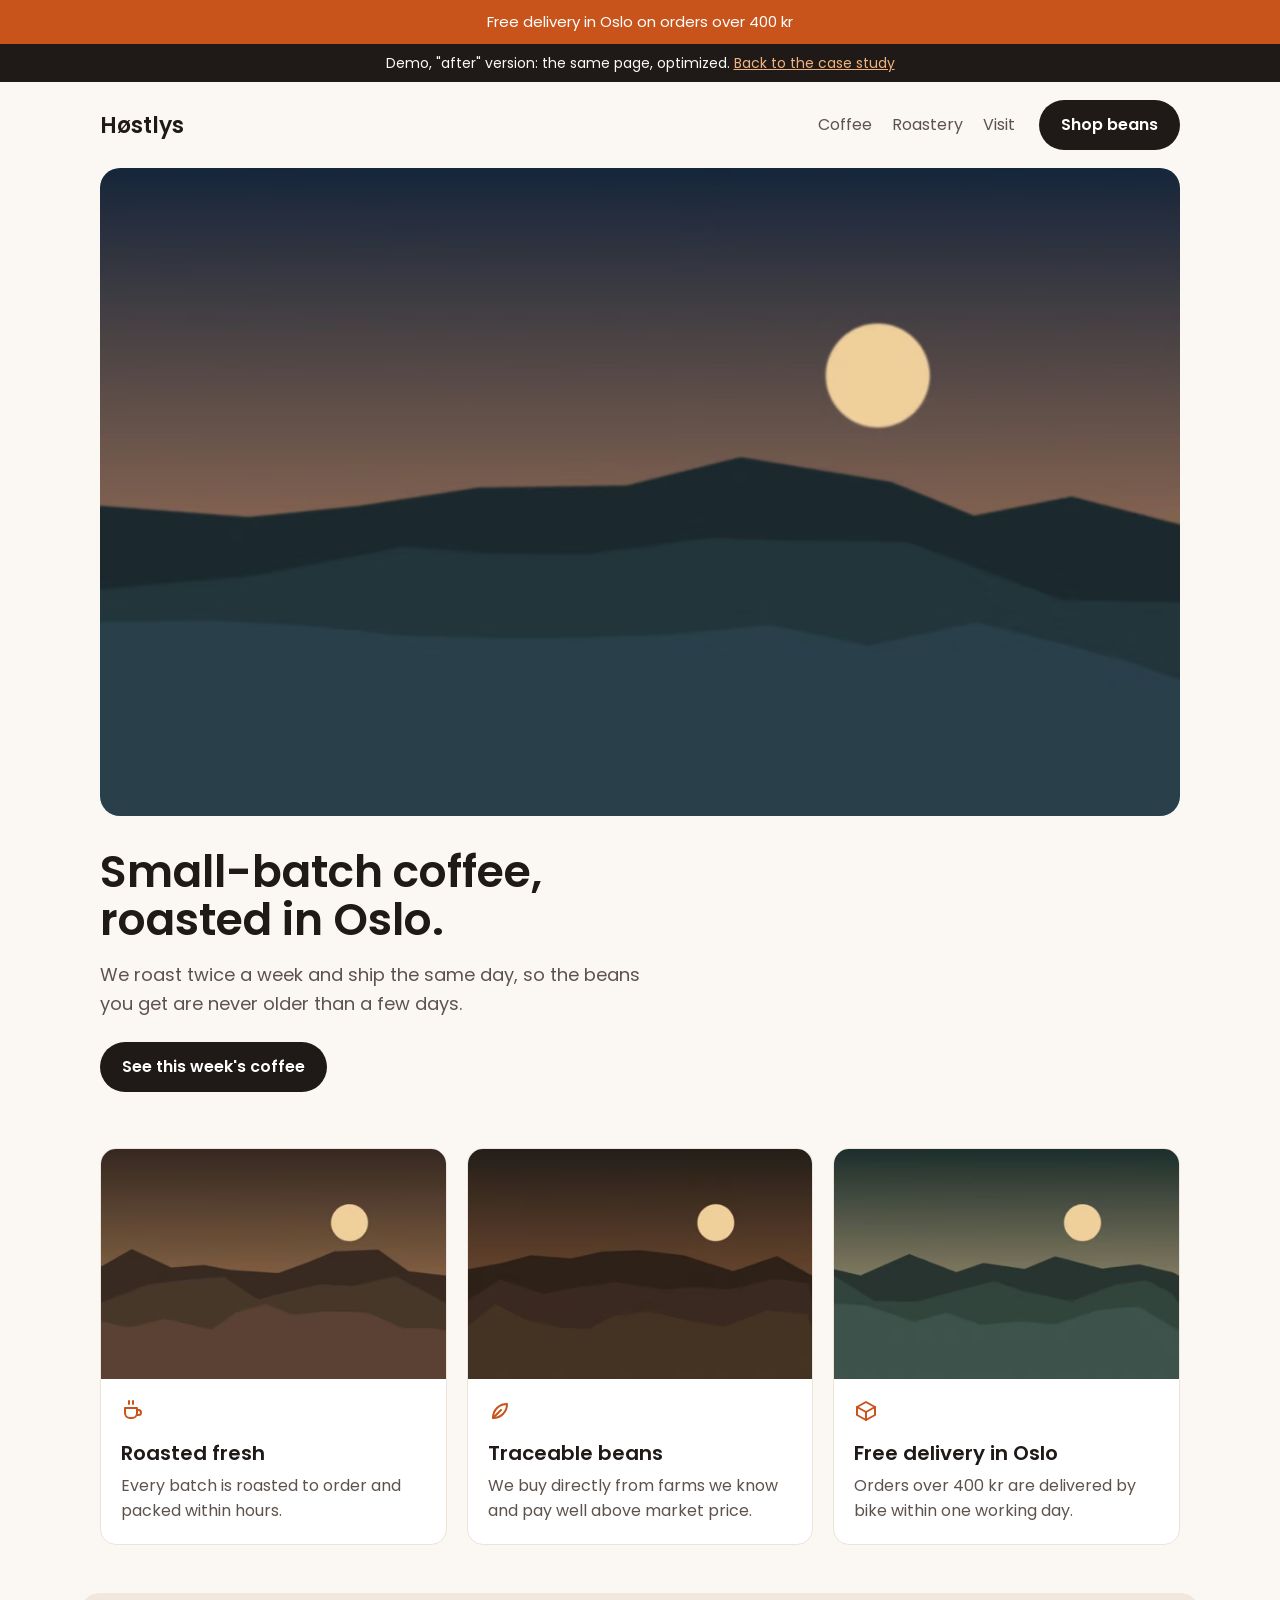
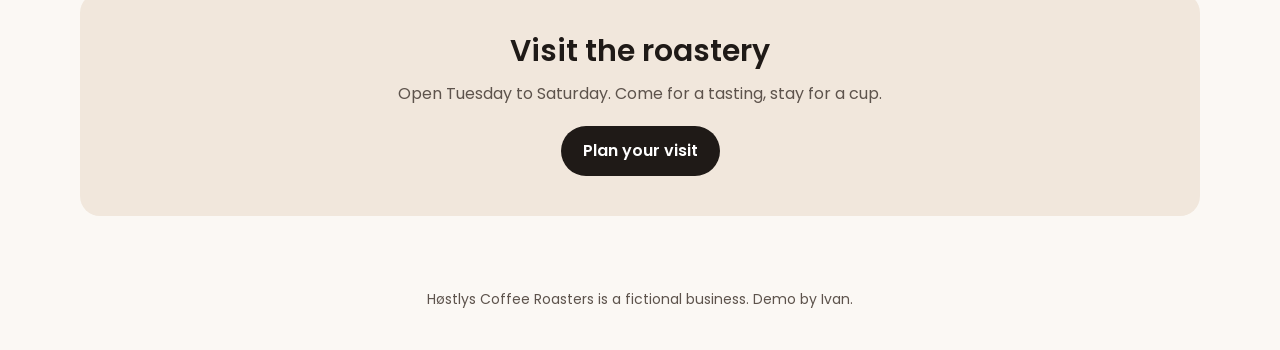
==== after/index.html @ 2a8da424 "Speed demo: unoptimized and optimized versions of the same landing page" ====
<!doctype html>
<html lang="en">
<head>
  <meta charset="utf-8">
  <meta name="viewport" content="width=device-width, initial-scale=1">
  <title>Høstlys Coffee Roasters</title>
  <meta name="description" content="Small-batch coffee roasted in Oslo twice a week and shipped the same day. Demo project with a fictional business.">
  <meta name="robots" content="noindex, follow">
  <link rel="preconnect" href="https://fonts.googleapis.com">
  <link rel="preconnect" href="https://fonts.gstatic.com" crossorigin>
  <!-- One family, two weights, font-display: swap, loaded without blocking the first paint. -->
  <link rel="stylesheet" href="https://fonts.googleapis.com/css2?family=Poppins:wght@400;600&display=swap" media="print" onload="this.media='all'">
  <noscript><link rel="stylesheet" href="https://fonts.googleapis.com/css2?family=Poppins:wght@400;600&display=swap"></noscript>
  <link rel="preload" as="image" type="image/avif" imagesrcset="img/hero-800.avif 800w, img/hero-1200.avif 1200w, img/hero-1600.avif 1600w" imagesizes="(max-width: 1120px) calc(100vw - 40px), 1080px" fetchpriority="high">
  <style>
    *,*::before,*::after{box-sizing:border-box}
    html{scroll-behavior:smooth}
    h1,h2,h3{font-weight:600;line-height:1.2}
    body{margin:0;font-family:"Poppins",Arial,sans-serif;color:#1f1a17;background:#fbf8f4;line-height:1.6}
    img{display:block;max-width:100%;height:auto}
    .demo-note{background:#1f1a17;color:#fbf8f4;text-align:center;font-size:14px;padding:8px 16px}
    .demo-note a{color:#f2b27e}
    .promo-bar{background:#c8541c;color:#fff;text-align:center;padding:10px 16px;font-size:15px}
    .top{display:flex;align-items:center;gap:24px;max-width:1120px;margin:0 auto;padding:18px 20px}
    .logo{font-weight:600;font-size:22px;color:#1f1a17;text-decoration:none}
    .top nav{display:flex;gap:20px;margin-left:auto}
    .top nav a{color:#5d534c;text-decoration:none}
    .button{display:inline-block;background:#1f1a17;color:#fff;padding:12px 22px;border-radius:999px;text-decoration:none;font-weight:600}
    .hero{position:relative;max-width:1120px;margin:0 auto;padding:0 20px}
    .hero-img{width:100%;border-radius:20px}
    .hero-text{max-width:560px;padding:32px 0 8px}
    .hero-text h1{font-size:44px;line-height:1.1;margin:0 0 16px}
    .hero-text p{font-size:18px;color:#5d534c;margin:0 0 24px}
    .features{display:grid;grid-template-columns:repeat(auto-fit,minmax(260px,1fr));gap:20px;max-width:1120px;margin:48px auto;padding:0 20px}
    .feature{background:#fff;border:1px solid #ece4da;border-radius:16px;overflow:hidden}
    .feature-img{width:100%}
    .feature-body{padding:20px}
    .feature-body h3{margin:0 0 8px;font-size:20px}
    .feature-body p{margin:0;color:#5d534c}
    .icon{width:24px;height:24px;color:#c8541c;margin-bottom:10px}
    .cta{max-width:1120px;margin:0 auto 48px;padding:40px 20px;text-align:center;background:#f1e7dc;border-radius:20px}
    .cta h2{margin:0 0 12px;font-size:30px}
    .cta p{color:#5d534c;margin:0 0 20px}
    footer{text-align:center;color:#5d534c;font-size:14px;padding:24px 20px 40px}
    @media (max-width:700px){.top nav{display:none}.top .button{margin-left:auto}.hero-text h1{font-size:34px}}
  </style>
</head>
<body>
  <div class="promo-bar">Free delivery in Oslo on orders over 400 kr</div>
  <div class="demo-note">
    Demo, "after" version: the same page, optimized.
    <a href="../">Back to the case study</a>
  </div>

  <header class="top">
    <a class="logo" href="#">Høstlys</a>
    <nav>
      <a href="#coffee">Coffee</a>
      <a href="#roastery">Roastery</a>
      <a href="#visit">Visit</a>
    </nav>
    <a class="button" href="#visit">Shop beans</a>
  </header>

  <main>
    <section class="hero">
      <picture>
        <source type="image/avif" srcset="img/hero-800.avif 800w, img/hero-1200.avif 1200w, img/hero-1600.avif 1600w" sizes="(max-width: 1120px) calc(100vw - 40px), 1080px">
        <source type="image/webp" srcset="img/hero-800.webp 800w, img/hero-1200.webp 1200w, img/hero-1600.webp 1600w" sizes="(max-width: 1120px) calc(100vw - 40px), 1080px">
        <img class="hero-img" src="img/hero-1200.webp" width="1600" height="960" alt="Hills at sunset" fetchpriority="high" decoding="async">
      </picture>
      <div class="hero-text">
        <h1>Small-batch coffee, roasted in Oslo.</h1>
        <p>We roast twice a week and ship the same day, so the beans you get are never older than a few days.</p>
        <a class="button" href="#coffee">See this week's coffee</a>
      </div>
    </section>

    <section class="features" id="coffee">
      <article class="feature">
        <picture>
          <source type="image/avif" srcset="img/roastery-400.avif 400w, img/roastery-800.avif 800w" sizes="(max-width: 700px) calc(100vw - 40px), 347px">
          <source type="image/webp" srcset="img/roastery-400.webp 400w, img/roastery-800.webp 800w" sizes="(max-width: 700px) calc(100vw - 40px), 347px">
          <img class="feature-img" src="img/roastery-800.webp" width="800" height="533" alt="The roastery" loading="lazy" decoding="async">
        </picture>
        <div class="feature-body">
          <svg class="icon" viewBox="0 0 24 24" fill="none" stroke="currentColor" stroke-width="2" stroke-linecap="round" stroke-linejoin="round" aria-hidden="true"><path d="M4 9h12v5a5 5 0 0 1-5 5H9a5 5 0 0 1-5-5Z"/><path d="M16 11h1.5a2.5 2.5 0 0 1 0 5H16"/><path d="M8 2v3M12 2v3"/></svg>
          <h3>Roasted fresh</h3>
          <p>Every batch is roasted to order and packed within hours.</p>
        </div>
      </article>
      <article class="feature" id="roastery">
        <picture>
          <source type="image/avif" srcset="img/beans-400.avif 400w, img/beans-800.avif 800w" sizes="(max-width: 700px) calc(100vw - 40px), 347px">
          <source type="image/webp" srcset="img/beans-400.webp 400w, img/beans-800.webp 800w" sizes="(max-width: 700px) calc(100vw - 40px), 347px">
          <img class="feature-img" src="img/beans-800.webp" width="800" height="533" alt="Coffee beans" loading="lazy" decoding="async">
        </picture>
        <div class="feature-body">
          <svg class="icon" viewBox="0 0 24 24" fill="none" stroke="currentColor" stroke-width="2" stroke-linecap="round" stroke-linejoin="round" aria-hidden="true"><path d="M5 19c0-8 6-14 14-14 0 8-6 14-14 14Z"/><path d="M5 19l8-8"/></svg>
          <h3>Traceable beans</h3>
          <p>We buy directly from farms we know and pay well above market price.</p>
        </div>
      </article>
      <article class="feature">
        <picture>
          <source type="image/avif" srcset="img/cafe-400.avif 400w, img/cafe-800.avif 800w" sizes="(max-width: 700px) calc(100vw - 40px), 347px">
          <source type="image/webp" srcset="img/cafe-400.webp 400w, img/cafe-800.webp 800w" sizes="(max-width: 700px) calc(100vw - 40px), 347px">
          <img class="feature-img" src="img/cafe-800.webp" width="800" height="533" alt="The café" loading="lazy" decoding="async">
        </picture>
        <div class="feature-body">
          <svg class="icon" viewBox="0 0 24 24" fill="none" stroke="currentColor" stroke-width="2" stroke-linecap="round" stroke-linejoin="round" aria-hidden="true"><path d="M21 8l-9-5-9 5v8l9 5 9-5Z"/><path d="M3 8l9 5 9-5M12 13v8"/></svg>
          <h3>Free delivery in Oslo</h3>
          <p>Orders over 400 kr are delivered by bike within one working day.</p>
        </div>
      </article>
    </section>

    <section class="cta" id="visit">
      <h2>Visit the roastery</h2>
      <p>Open Tuesday to Saturday. Come for a tasting, stay for a cup.</p>
      <a class="button" href="#">Plan your visit</a>
    </section>
  </main>

  <footer>Høstlys Coffee Roasters is a fictional business. Demo by Ivan.</footer>
</body>
</html>
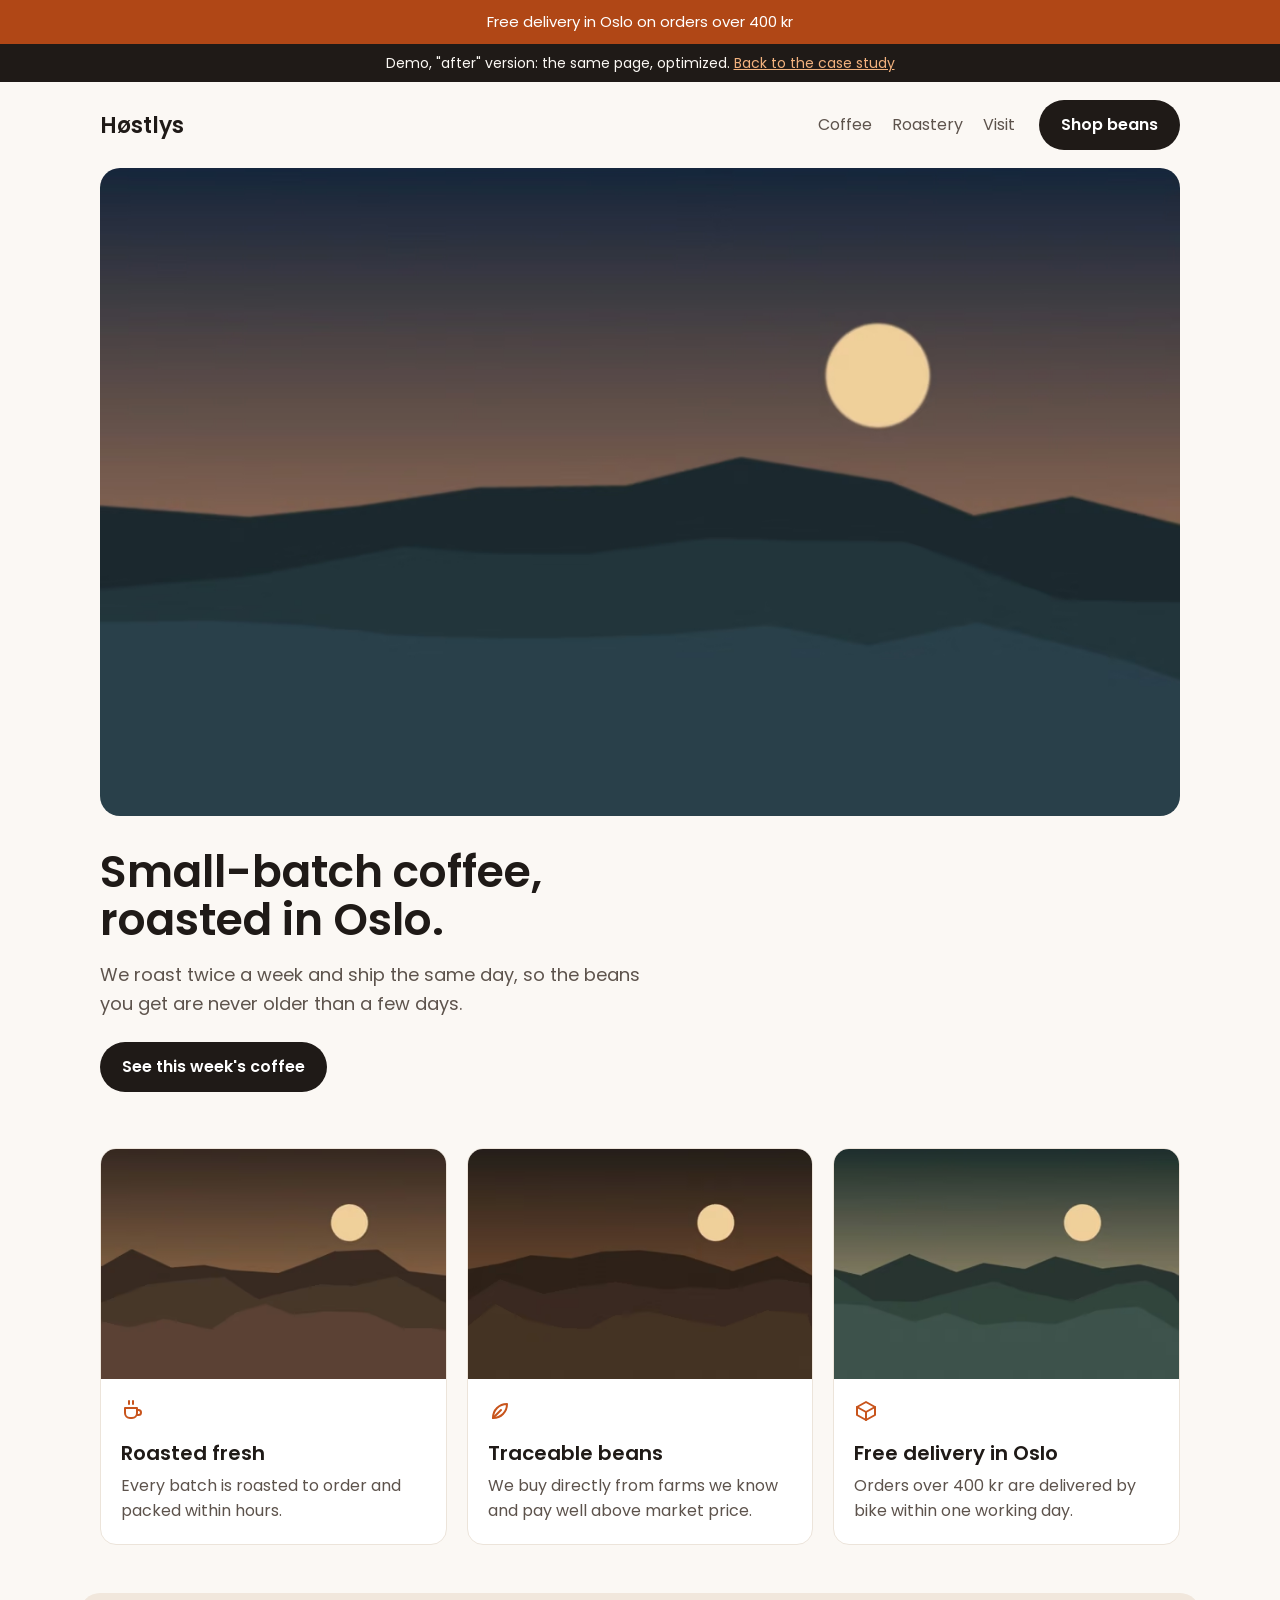
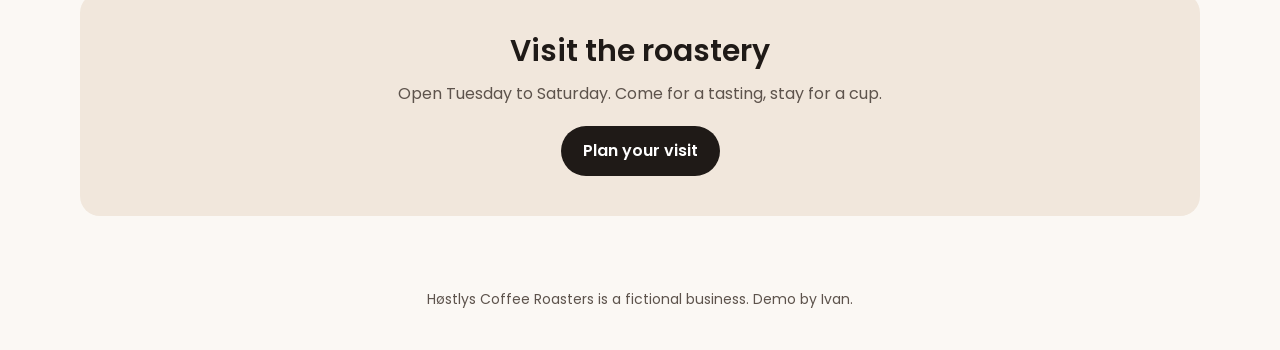
==== commit 48009951: "Allow indexing; fix contrast, heading order and landmarks on the optimized page" ====
--- a/after/index.html
+++ b/after/index.html
@@ -5,7 +5,6 @@
   <meta name="viewport" content="width=device-width, initial-scale=1">
   <title>Høstlys Coffee Roasters</title>
   <meta name="description" content="Small-batch coffee roasted in Oslo twice a week and shipped the same day. Demo project with a fictional business.">
-  <meta name="robots" content="noindex, follow">
   <link rel="preconnect" href="https://fonts.googleapis.com">
   <link rel="preconnect" href="https://fonts.gstatic.com" crossorigin>
   <!-- One family, two weights, font-display: swap, loaded without blocking the first paint. -->
@@ -20,7 +19,8 @@
     img{display:block;max-width:100%;height:auto}
     .demo-note{background:#1f1a17;color:#fbf8f4;text-align:center;font-size:14px;padding:8px 16px}
     .demo-note a{color:#f2b27e}
-    .promo-bar{background:#c8541c;color:#fff;text-align:center;padding:10px 16px;font-size:15px}
+    .promo-bar{background:#b04716;color:#fff;text-align:center;padding:10px 16px;font-size:15px}
+    .visually-hidden{position:absolute;width:1px;height:1px;overflow:hidden;clip:rect(0 0 0 0);white-space:nowrap}
     .top{display:flex;align-items:center;gap:24px;max-width:1120px;margin:0 auto;padding:18px 20px}
     .logo{font-weight:600;font-size:22px;color:#1f1a17;text-decoration:none}
     .top nav{display:flex;gap:20px;margin-left:auto}
@@ -77,6 +77,7 @@
     </section>
 
     <section class="features" id="coffee">
+      <h2 class="visually-hidden">Why Høstlys</h2>
       <article class="feature">
         <picture>
           <source type="image/avif" srcset="img/roastery-400.avif 400w, img/roastery-800.avif 800w" sizes="(max-width: 700px) calc(100vw - 40px), 347px">
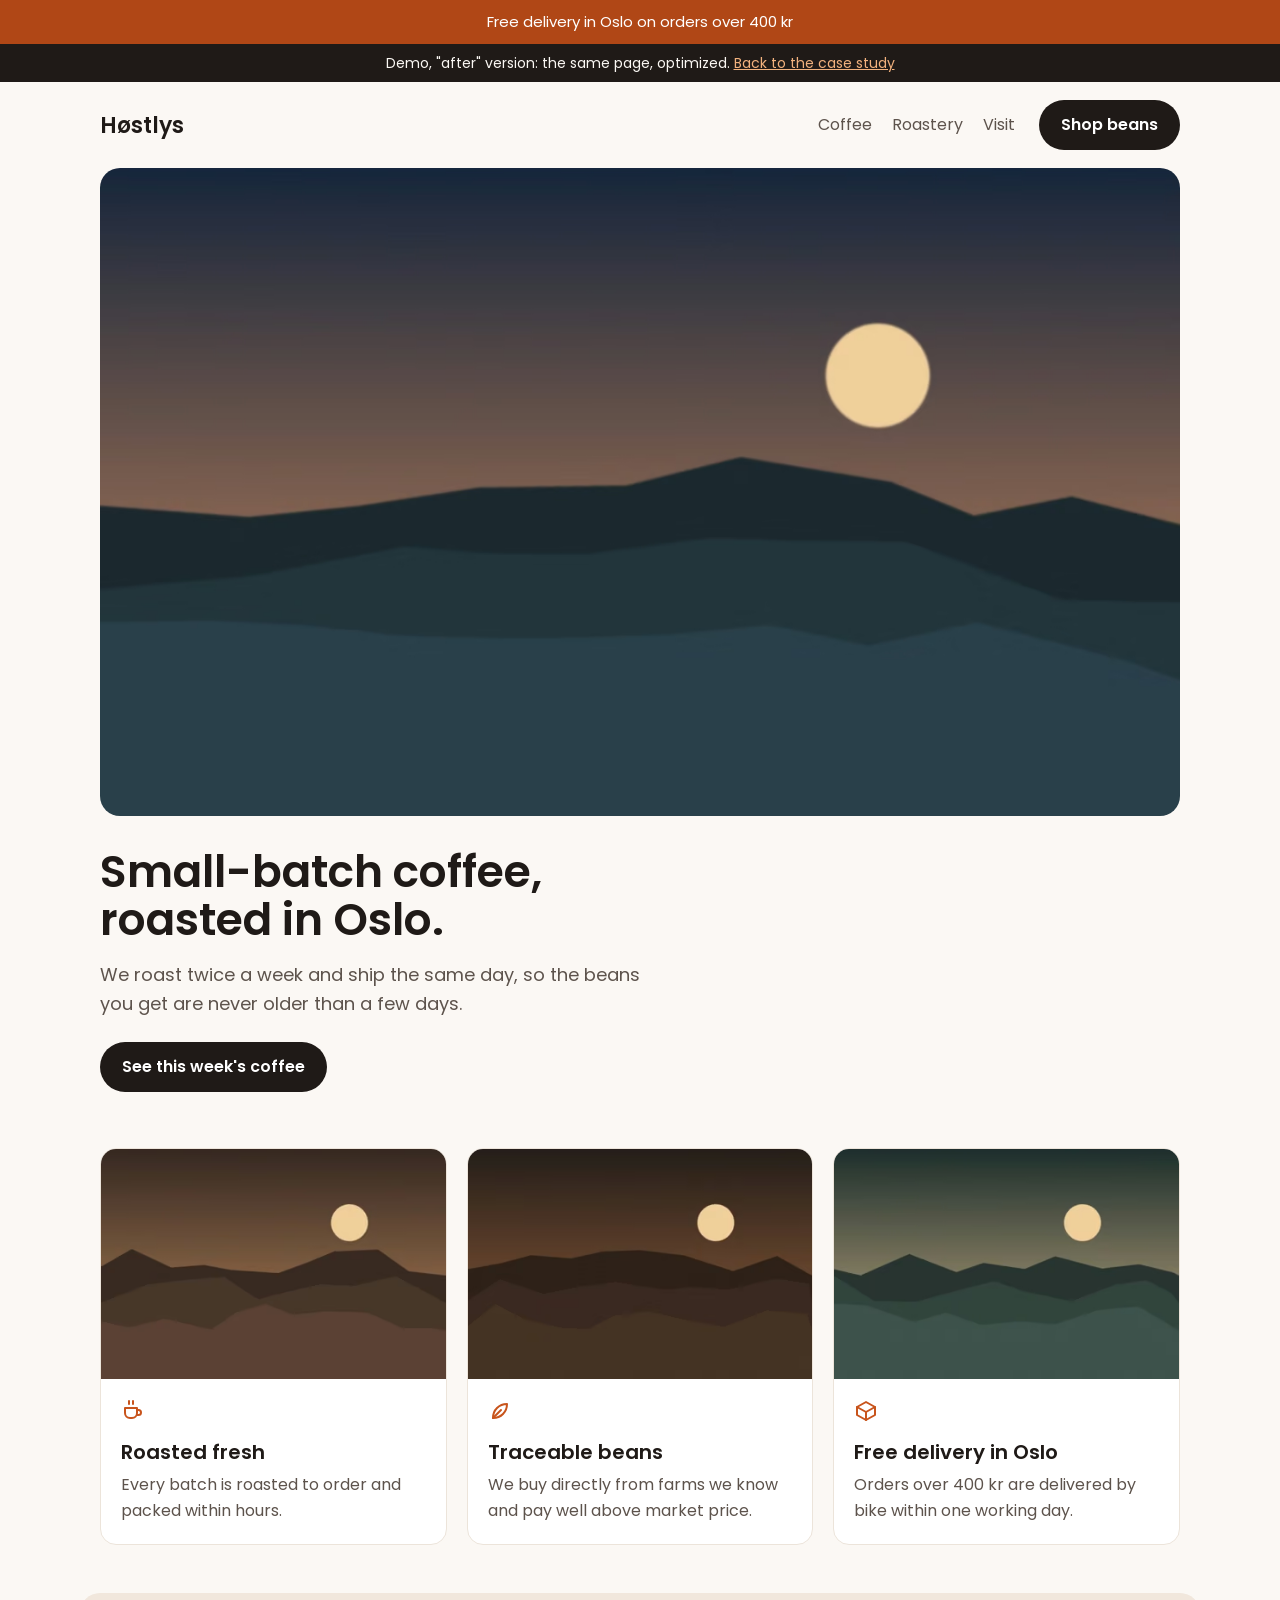
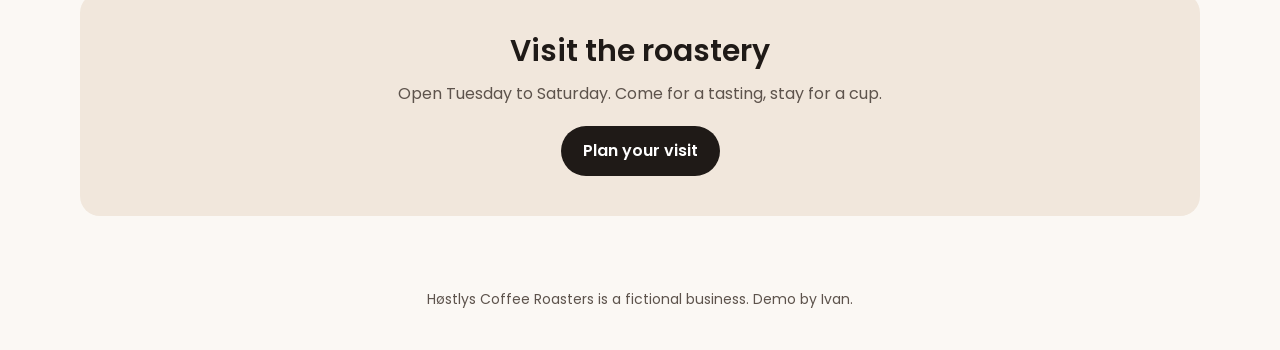
==== commit edf45191: "Prevent layout shift from web font swap and reserve image space" ====
--- a/after/index.html
+++ b/after/index.html
@@ -12,10 +12,12 @@
   <noscript><link rel="stylesheet" href="https://fonts.googleapis.com/css2?family=Poppins:wght@400;600&display=swap"></noscript>
   <link rel="preload" as="image" type="image/avif" imagesrcset="img/hero-800.avif 800w, img/hero-1200.avif 1200w, img/hero-1600.avif 1600w" imagesizes="(max-width: 1120px) calc(100vw - 40px), 1080px" fetchpriority="high">
   <style>
+    /* Arial adjusted to Poppins' proportions, so text does not jump when the web font arrives. */
+    @font-face{font-family:"Poppins Fallback";src:local("Arial");ascent-override:93.62%;descent-override:31.21%;line-gap-override:8.92%;size-adjust:112.16%}
     *,*::before,*::after{box-sizing:border-box}
     html{scroll-behavior:smooth}
     h1,h2,h3{font-weight:600;line-height:1.2}
-    body{margin:0;font-family:"Poppins",Arial,sans-serif;color:#1f1a17;background:#fbf8f4;line-height:1.6}
+    body{margin:0;font-family:"Poppins","Poppins Fallback",Arial,sans-serif;color:#1f1a17;background:#fbf8f4;line-height:1.6}
     img{display:block;max-width:100%;height:auto}
     .demo-note{background:#1f1a17;color:#fbf8f4;text-align:center;font-size:14px;padding:8px 16px}
     .demo-note a{color:#f2b27e}
@@ -27,13 +29,13 @@
     .top nav a{color:#5d534c;text-decoration:none}
     .button{display:inline-block;background:#1f1a17;color:#fff;padding:12px 22px;border-radius:999px;text-decoration:none;font-weight:600}
     .hero{position:relative;max-width:1120px;margin:0 auto;padding:0 20px}
-    .hero-img{width:100%;border-radius:20px}
+    .hero-img{width:100%;aspect-ratio:5/3;border-radius:20px}
     .hero-text{max-width:560px;padding:32px 0 8px}
     .hero-text h1{font-size:44px;line-height:1.1;margin:0 0 16px}
     .hero-text p{font-size:18px;color:#5d534c;margin:0 0 24px}
     .features{display:grid;grid-template-columns:repeat(auto-fit,minmax(260px,1fr));gap:20px;max-width:1120px;margin:48px auto;padding:0 20px}
     .feature{background:#fff;border:1px solid #ece4da;border-radius:16px;overflow:hidden}
-    .feature-img{width:100%}
+    .feature-img{width:100%;aspect-ratio:3/2}
     .feature-body{padding:20px}
     .feature-body h3{margin:0 0 8px;font-size:20px}
     .feature-body p{margin:0;color:#5d534c}
